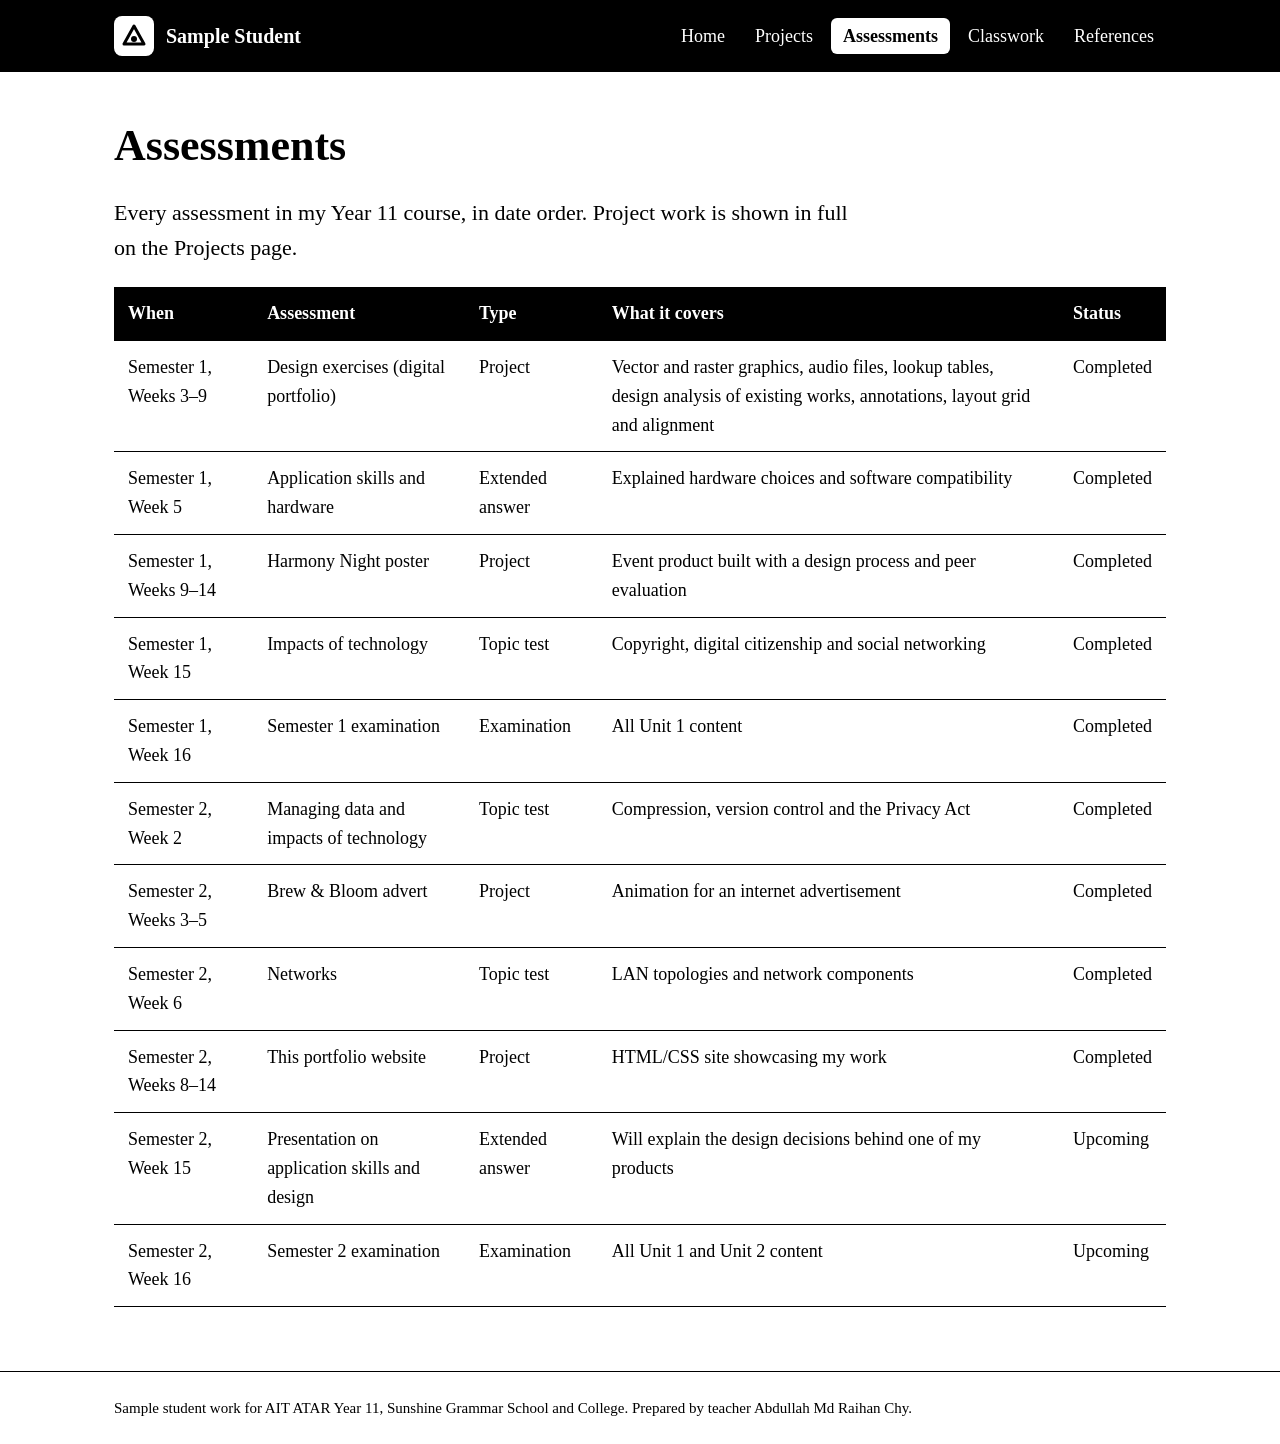
==== assessments.html @ 90267233 "Add files via upload" ====
<!DOCTYPE html>
<html lang="en-AU">
<head>
  <meta charset="utf-8">
  <meta name="viewport" content="width=device-width, initial-scale=1">
  <meta name="description" content="All Year 11 AIT assessments">
  <title>Assessments | Sample Student – AIT Portfolio</title>
  <link rel="stylesheet" href="css/style.css">
</head>
<body>
  <header class="site-header">
    <div class="wrap">
      <a class="brand" href="index.html"><img src="images/logo.svg" alt="" width="40" height="40">Sample Student</a>
      <nav class="site-nav" aria-label="Main">
        <ul>
        <li><a href="index.html">Home</a></li>
        <li><a href="projects.html">Projects</a></li>
        <li><a href="assessments.html" aria-current="page">Assessments</a></li>
        <li><a href="classwork.html">Classwork</a></li>
        <li><a href="references.html">References</a></li>
        </ul>
      </nav>
    </div>
  </header>

  <main>
    <div class="wrap">
      <h1>Assessments</h1>
      <p class="lead">Every assessment in my Year 11 course, in date order. Project work is shown in full on the Projects page.</p>
      <div class="table-scroll">
        <table>
          <thead><tr><th scope="col">When</th><th scope="col">Assessment</th><th scope="col">Type</th><th scope="col">What it covers</th><th scope="col">Status</th></tr></thead>
          <tbody>
            <tr><td>Semester 1, Weeks 3–9</td><td>Design exercises (digital portfolio)</td><td>Project</td><td>Vector and raster graphics, audio files, lookup tables, design analysis of existing works, annotations, layout grid and alignment</td><td>Completed</td></tr>
            <tr><td>Semester 1, Week 5</td><td>Application skills and hardware</td><td>Extended answer</td><td>Explained hardware choices and software compatibility</td><td>Completed</td></tr>
            <tr><td>Semester 1, Weeks 9–14</td><td>Harmony Night poster</td><td>Project</td><td>Event product built with a design process and peer evaluation</td><td>Completed</td></tr>
            <tr><td>Semester 1, Week 15</td><td>Impacts of technology</td><td>Topic test</td><td>Copyright, digital citizenship and social networking</td><td>Completed</td></tr>
            <tr><td>Semester 1, Week 16</td><td>Semester 1 examination</td><td>Examination</td><td>All Unit 1 content</td><td>Completed</td></tr>
            <tr><td>Semester 2, Week 2</td><td>Managing data and impacts of technology</td><td>Topic test</td><td>Compression, version control and the Privacy Act</td><td>Completed</td></tr>
            <tr><td>Semester 2, Weeks 3–5</td><td>Brew &amp; Bloom advert</td><td>Project</td><td>Animation for an internet advertisement</td><td>Completed</td></tr>
            <tr><td>Semester 2, Week 6</td><td>Networks</td><td>Topic test</td><td>LAN topologies and network components</td><td>Completed</td></tr>
            <tr><td>Semester 2, Weeks 8–14</td><td>This portfolio website</td><td>Project</td><td>HTML/CSS site showcasing my work</td><td>Completed</td></tr>
            <tr><td>Semester 2, Week 15</td><td>Presentation on application skills and design</td><td>Extended answer</td><td>Will explain the design decisions behind one of my products</td><td>Upcoming</td></tr>
            <tr><td>Semester 2, Week 16</td><td>Semester 2 examination</td><td>Examination</td><td>All Unit 1 and Unit 2 content</td><td>Upcoming</td></tr>
          </tbody>
        </table>
      </div>

    </div>
  </main>

  <footer class="site-footer">
    <div class="wrap">
      <p>Sample student work for AIT ATAR Year 11, Sunshine Grammar School and College. Prepared by teacher Abdullah Md Raihan Chy.</p>
    </div>
  </footer>
</body>
</html>
---- css/style.css ----
/* =========================================================
   AIT Portfolio – main stylesheet
   One external stylesheet controls every page (see style guide).
   ========================================================= */

/* ---- Style guide colours: black and white only ---- */
:root {
  --paper: #ffffff;   /* page background */
  --white: #ffffff;   /* panels and header text */
  --ink: #000000;     /* all text, header, borders */
  --line: #000000;    /* borders */
}

/* ---- Base ---- */
* { box-sizing: border-box; }

body {
  margin: 0;
  background: var(--paper);
  color: var(--ink);
  font-family: "Times New Roman", Times, serif;
  font-size: 18px;
  line-height: 1.6;
}

h1, h2, h3 {
  font-family: "Times New Roman", Times, serif;
  line-height: 1.2;
  margin: 0 0 0.5em;
}
h1 { font-size: 44px; }
h2 { font-size: 30px; }
h3 { font-size: 22px; }

p { margin: 0 0 1em; max-width: 68ch; }

a { color: var(--ink); }
a:focus-visible { outline: 3px solid var(--ink); outline-offset: 3px; }
.site-nav a:focus-visible { outline-color: var(--white); }

img { max-width: 100%; height: auto; display: block; }

/* ---- Layout grid: 1100px centred column ---- */
.wrap { max-width: 1100px; margin: 0 auto; padding: 0 24px; }

/* ---- Header and navigation (same on every page) ---- */
.site-header { background: var(--ink); color: var(--white); }
.site-header .wrap {
  display: flex; flex-wrap: wrap; align-items: center;
  justify-content: space-between; gap: 12px;
  padding-top: 16px; padding-bottom: 16px;
}
.brand {
  display: flex; align-items: center; gap: 12px;
  color: var(--white); text-decoration: none;
  font-family: "Times New Roman", Times, serif; font-weight: 700; font-size: 20px;
}
.brand img { width: 40px; height: 40px; }
.site-nav ul { list-style: none; display: flex; flex-wrap: wrap; gap: 6px; margin: 0; padding: 0; }
.site-nav a { color: var(--white); text-decoration: none; padding: 8px 12px; border-radius: 6px; }
.site-nav a:hover { text-decoration: underline; }
.site-nav a[aria-current="page"] { background: var(--white); color: var(--ink); font-weight: 700; }

/* ---- Page sections ---- */
main { padding: 48px 0 64px; }
.section { margin-bottom: 56px; }
.intro { display: grid; grid-template-columns: 3fr 2fr; gap: 40px; align-items: center; }
.lead { font-size: 22px; color: var(--ink); }
.facts { background: var(--white); border: 1px solid var(--line); border-radius: 10px; padding: 24px; }
.facts h2 { font-size: 22px; }
.facts dl { margin: 0; display: grid; grid-template-columns: auto 1fr; gap: 6px 16px; }
.facts dt { font-weight: 600; }
.facts dd { margin: 0; }

.button {
  display: inline-block; background: var(--ink); color: var(--white);
  padding: 10px 20px; border-radius: 6px; text-decoration: none; font-weight: 600;
}

/* Featured work: one large project and two smaller ones (dominance) */
.work { display: grid; grid-template-columns: 2fr 1fr; gap: 24px; }
.work .feature { grid-row: span 2; }
.tile { background: var(--white); border: 1px solid var(--line); border-radius: 10px; overflow: hidden; }
.tile a { color: inherit; text-decoration: none; display: block; height: 100%; }
.tile a:hover h3 { color: var(--ink); }
.tile .text { padding: 16px 20px 20px; }
.tile p { color: var(--ink); margin: 0; }

/* Project write-ups: image on the left, text on the right */
.project {
  display: grid; grid-template-columns: 1fr 1.3fr; gap: 32px; align-items: start;
  background: var(--white); border: 1px solid var(--line); border-radius: 10px;
  padding: 28px; margin-bottom: 32px;
}
.tags { list-style: none; padding: 0; margin: 0 0 12px; display: flex; flex-wrap: wrap; gap: 6px; }
.tags li { background: var(--paper); border: 1px solid var(--line); border-radius: 4px; padding: 2px 8px; font-size: 15px; }

/* Tables */
.table-scroll { overflow-x: auto; }
table { width: 100%; border-collapse: collapse; background: var(--white); }
th, td { text-align: left; padding: 12px 14px; border-bottom: 1px solid var(--line); vertical-align: top; }
th { background: var(--ink); color: var(--white); font-family: "Times New Roman", Times, serif; font-weight: 600; }

.references { padding: 0; }
.references li { list-style: none; margin-bottom: 14px; padding-left: 2em; text-indent: -2em; }

/* ---- Footer ---- */
.site-footer { border-top: 1px solid var(--line); padding: 24px 0; color: var(--ink); font-size: 15px; }
.site-footer p { margin: 0; max-width: none; }

/* ---- Responsive design: tablets and phones ---- */
@media (max-width: 760px) {
  body { font-size: 17px; }
  h1 { font-size: 34px; }
  h2 { font-size: 26px; }
  .intro, .work, .project { grid-template-columns: 1fr; }
  .work .feature { grid-row: auto; }
  .site-header .wrap { flex-direction: column; align-items: flex-start; }
}
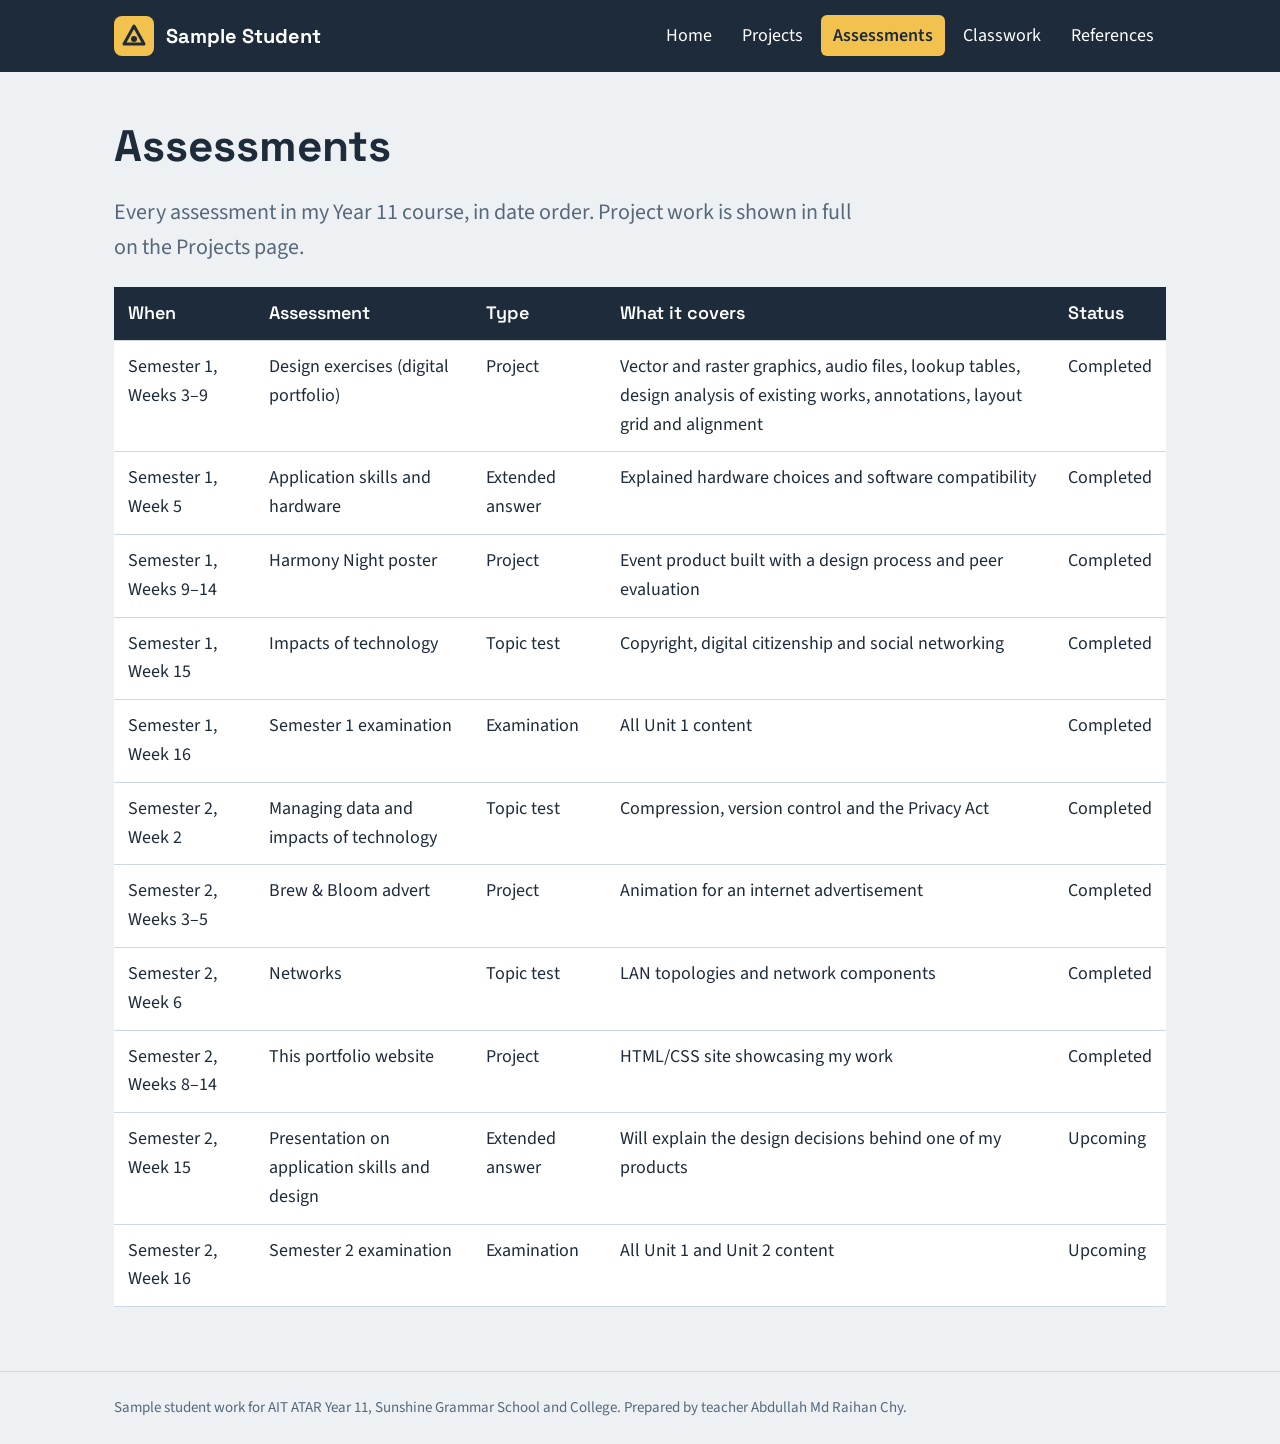
==== commit 41063172: "Add files via upload" ====
--- a/assessments.html
+++ b/assessments.html
@@ -5,6 +5,9 @@
   <meta name="viewport" content="width=device-width, initial-scale=1">
   <meta name="description" content="All Year 11 AIT assessments">
   <title>Assessments | Sample Student – AIT Portfolio</title>
+  <link rel="preconnect" href="https://fonts.googleapis.com">
+  <link rel="preconnect" href="https://fonts.gstatic.com" crossorigin>
+  <link href="https://fonts.googleapis.com/css2?family=Source+Sans+3:wght@400;600&amp;family=Space+Grotesk:wght@600;700&amp;display=swap" rel="stylesheet">
   <link rel="stylesheet" href="css/style.css">
 </head>
 <body>
--- a/css/style.css
+++ b/css/style.css
@@ -3,12 +3,15 @@
    One external stylesheet controls every page (see style guide).
    ========================================================= */
 
-/* ---- Style guide colours: black and white only ---- */
+/* ---- Style guide colours ---- */
 :root {
-  --paper: #ffffff;   /* page background */
-  --white: #ffffff;   /* panels and header text */
-  --ink: #000000;     /* all text, header, borders */
-  --line: #000000;    /* borders */
+  --paper: #eef1f4;   /* page background */
+  --white: #ffffff;   /* panels */
+  --ink: #1d2b3a;     /* headings and body text */
+  --slate: #56687a;   /* secondary text */
+  --teal: #0f6e8c;    /* links and buttons */
+  --sun: #f2c14e;     /* highlight, used sparingly */
+  --line: #cfd8e0;    /* borders */
 }
 
 /* ---- Base ---- */
@@ -18,13 +21,13 @@
   margin: 0;
   background: var(--paper);
   color: var(--ink);
-  font-family: "Times New Roman", Times, serif;
+  font-family: "Source Sans 3", Arial, sans-serif;
   font-size: 18px;
   line-height: 1.6;
 }
 
 h1, h2, h3 {
-  font-family: "Times New Roman", Times, serif;
+  font-family: "Space Grotesk", Arial, sans-serif;
   line-height: 1.2;
   margin: 0 0 0.5em;
 }
@@ -34,9 +37,8 @@
 
 p { margin: 0 0 1em; max-width: 68ch; }
 
-a { color: var(--ink); }
-a:focus-visible { outline: 3px solid var(--ink); outline-offset: 3px; }
-.site-nav a:focus-visible { outline-color: var(--white); }
+a { color: var(--teal); }
+a:focus-visible { outline: 3px solid var(--sun); outline-offset: 3px; }
 
 img { max-width: 100%; height: auto; display: block; }
 
@@ -53,19 +55,19 @@
 .brand {
   display: flex; align-items: center; gap: 12px;
   color: var(--white); text-decoration: none;
-  font-family: "Times New Roman", Times, serif; font-weight: 700; font-size: 20px;
+  font-family: "Space Grotesk", Arial, sans-serif; font-weight: 700; font-size: 20px;
 }
 .brand img { width: 40px; height: 40px; }
 .site-nav ul { list-style: none; display: flex; flex-wrap: wrap; gap: 6px; margin: 0; padding: 0; }
 .site-nav a { color: var(--white); text-decoration: none; padding: 8px 12px; border-radius: 6px; }
-.site-nav a:hover { text-decoration: underline; }
-.site-nav a[aria-current="page"] { background: var(--white); color: var(--ink); font-weight: 700; }
+.site-nav a:hover { background: rgba(255, 255, 255, 0.12); }
+.site-nav a[aria-current="page"] { background: var(--sun); color: var(--ink); font-weight: 600; }
 
 /* ---- Page sections ---- */
 main { padding: 48px 0 64px; }
 .section { margin-bottom: 56px; }
 .intro { display: grid; grid-template-columns: 3fr 2fr; gap: 40px; align-items: center; }
-.lead { font-size: 22px; color: var(--ink); }
+.lead { font-size: 22px; color: var(--slate); }
 .facts { background: var(--white); border: 1px solid var(--line); border-radius: 10px; padding: 24px; }
 .facts h2 { font-size: 22px; }
 .facts dl { margin: 0; display: grid; grid-template-columns: auto 1fr; gap: 6px 16px; }
@@ -73,7 +75,7 @@
 .facts dd { margin: 0; }
 
 .button {
-  display: inline-block; background: var(--ink); color: var(--white);
+  display: inline-block; background: var(--teal); color: var(--white);
   padding: 10px 20px; border-radius: 6px; text-decoration: none; font-weight: 600;
 }
 
@@ -82,9 +84,9 @@
 .work .feature { grid-row: span 2; }
 .tile { background: var(--white); border: 1px solid var(--line); border-radius: 10px; overflow: hidden; }
 .tile a { color: inherit; text-decoration: none; display: block; height: 100%; }
-.tile a:hover h3 { color: var(--ink); }
+.tile a:hover h3 { color: var(--teal); }
 .tile .text { padding: 16px 20px 20px; }
-.tile p { color: var(--ink); margin: 0; }
+.tile p { color: var(--slate); margin: 0; }
 
 /* Project write-ups: image on the left, text on the right */
 .project {
@@ -99,13 +101,13 @@
 .table-scroll { overflow-x: auto; }
 table { width: 100%; border-collapse: collapse; background: var(--white); }
 th, td { text-align: left; padding: 12px 14px; border-bottom: 1px solid var(--line); vertical-align: top; }
-th { background: var(--ink); color: var(--white); font-family: "Times New Roman", Times, serif; font-weight: 600; }
+th { background: var(--ink); color: var(--white); font-family: "Space Grotesk", Arial, sans-serif; font-weight: 600; }
 
 .references { padding: 0; }
 .references li { list-style: none; margin-bottom: 14px; padding-left: 2em; text-indent: -2em; }
 
 /* ---- Footer ---- */
-.site-footer { border-top: 1px solid var(--line); padding: 24px 0; color: var(--ink); font-size: 15px; }
+.site-footer { border-top: 1px solid var(--line); padding: 24px 0; color: var(--slate); font-size: 15px; }
 .site-footer p { margin: 0; max-width: none; }
 
 /* ---- Responsive design: tablets and phones ---- */
